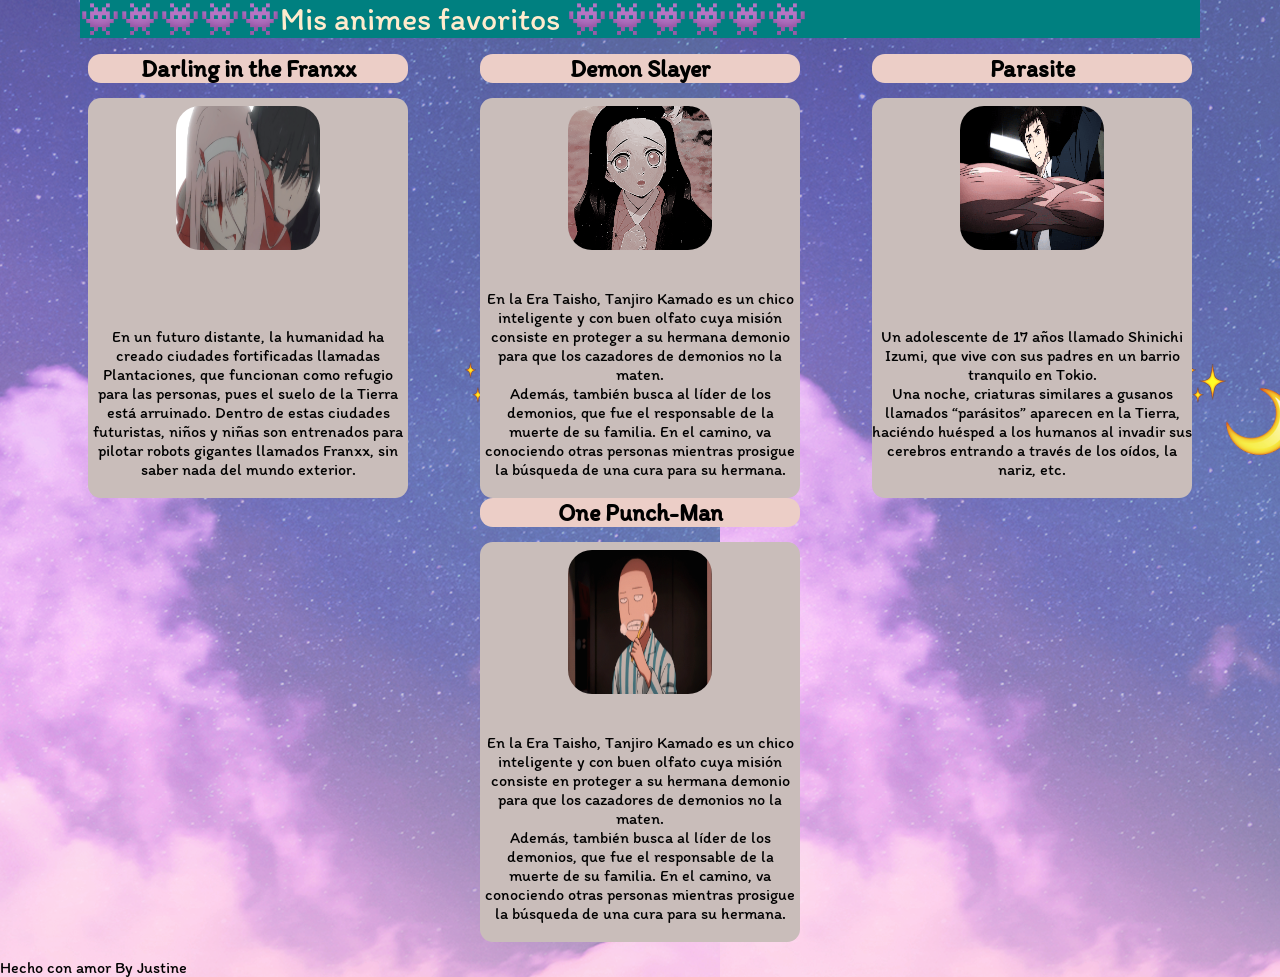
==== index.html @ e577c71f "desafio completo" ====
<!DOCTYPE html>
<html lang="en">
  <head>
    <meta charset="UTF-8" />
    <meta http-equiv="X-UA-Compatible" content="IE=edge" />
    <meta name="viewport" content="width=device-width, initial-scale=1.0" />
    <title>desafio</title>
    <link rel="stylesheet" href="style.css" />
    <link rel="preconnect" href="https://fonts.gstatic.com">
<link href="https://fonts.googleapis.com/css2?family=Itim&display=swap" rel="stylesheet">
  </head>
  <body>
    
    <header>
      <div class="header"> 👾👾👾👾👾Mis animes favoritos 👾👾👾👾👾👾</div>
    </header>
    <main>
      <section class="lista-anime">
        <div class="contenedor">
            <div class="titulo" id="anime-1">
              <h2>Darling in the Franxx</h2> </div>
            <div class="anime" id="darling">
              <p><img class="franx" src="img/franx.gif" alt="Franxx"></p>  
              En un futuro distante, la humanidad ha creado ciudades
              fortificadas llamadas Plantaciones, que funcionan como refugio
              para las personas, pues el suelo de la Tierra está arruinado.
              Dentro de estas ciudades futuristas, niños y niñas son entrenados
              para pilotar robots gigantes llamados Franxx, sin saber nada del
              mundo exterior.
            
            </div>
          </div>
        </div>


        <div class="contenedor">
          <div class="titulo" id="anime-2">
            <h2>Demon Slayer</h2>
          </div>
          <div class="anime" id="demon">
            <img src="img/demon.gif" alt="demon">
          
            En la Era Taisho, Tanjiro Kamado es un chico inteligente y con buen olfato cuya misión consiste en proteger a su hermana demonio para que los cazadores de demonios no la maten. 
            <br>
            Además, también busca al líder de los demonios, que fue el responsable de la muerte de su familia. En el camino, va conociendo otras personas mientras prosigue la búsqueda de una cura para su hermana.
          </div>
        </div>
      </div>


      <div class="contenedor">
        <div class="titulo" id="anime-3">
          <h2> Parasite</h2>
        </div>
        <div class="anime" id="parasite">
          <img src="img/parasite.gif" alt="parasite">
          Un adolescente de 17 años llamado Shinichi Izumi, que vive con sus padres en un barrio tranquilo en Tokio. 
          <br> Una noche, criaturas similares a gusanos llamados “parásitos” aparecen en la Tierra, haciéndo huésped a los humanos al invadir sus cerebros entrando a través de los oídos, la nariz, etc.
        </div>
      </div>
    </div>

    <div class="contenedor">
      <div class="titulo" id="anime-4">
        <h2>One Punch-Man</h2>
      </div>
      <div class="anime" id="punch">
        <img src="img/saitama.gif" alt="pelon">
      
        En la Era Taisho, Tanjiro Kamado es un chico inteligente y con buen olfato cuya misión consiste en proteger a su hermana demonio para que los cazadores de demonios no la maten. 
        <br>
        Además, también busca al líder de los demonios, que fue el responsable de la muerte de su familia. En el camino, va conociendo otras personas mientras prosigue la búsqueda de una cura para su hermana.
      </div>
    </div>
  </div>
      </section>
    </main>
  </body>
  <footer>
    Hecho con amor
    By Justine
        

  </footer>
</html>
---- style.css ----
* {
  box-sizing: border-box;
  margin: 0;
  padding: 0;
}

html {
  background-image: url(img/fondo.png);
  font-family: "Itim", cursive;
  font-size: 100%;
}

.main {
  width: 100%;
  height: 500px;
  border: 10px solid grey;
  padding: 2em 2em;
}

.header {
  display: flex;
  color: blanchedalmond;
  background-color: teal;
  margin: 0 5rem;
  font-size: 2em;
}

.lista-anime {
  display: flex;
  flex-direction: row;
  justify-content: space-evenly;
  padding: 1rem;
  flex-wrap: wrap;
}

.contenedor {
  text-align: center;
  flex-direction: column;
  align-items: center;
}

.titulo {
  font-size: 1rem;
  width: 20rem;
  border-radius: 0.8rem;
  position: center;
  top: 0rem;
  margin-bottom: 15px;
}

.titulo > h2 {
  display: flex;
  justify-content: center;
  align-content: center;
}

.anime {
  height: 25rem;
  width: 20rem;
  font-size: 1em;
  border-radius: 0.8rem;
  display: flex;
  flex-direction: column;
  align-items: center;
  justify-content: space-between;
  padding-bottom: 1.2rem;
}

img {
  width: 10em;
  height: 10rem;
  border-radius: 2em;
  padding: 0.5em;
}

#anime-1 {
  background-color: #eccec7;
  color: black;
  justify-content: center;
  font-size: 1rem;
  padding: 1rem 2;
}

#anime-2 {
  background-color: #eccec7;
  color: black;
  justify-content: center;
  font-size: 1rem;
  padding: 1rem 2;
}

#anime-3 {
  background-color: #eccec7;
  color: black;
  justify-content: center;
  font-size: 1rem;
  padding: 1rem 2;
}

#anime-4 {
  background-color: #eccec7;
  color: black;
  justify-content: center;
  font-size: 1rem;
  padding: 1rem 2;
}

/*colores de fondo*/
#demon {
  background-color: #c9bdba;
}

#parasite {
  background-color: #c9bdba;
}

#darling {
  background-color: #c9bdba;
}

#punch {
  background-color: #c9bdba;
}
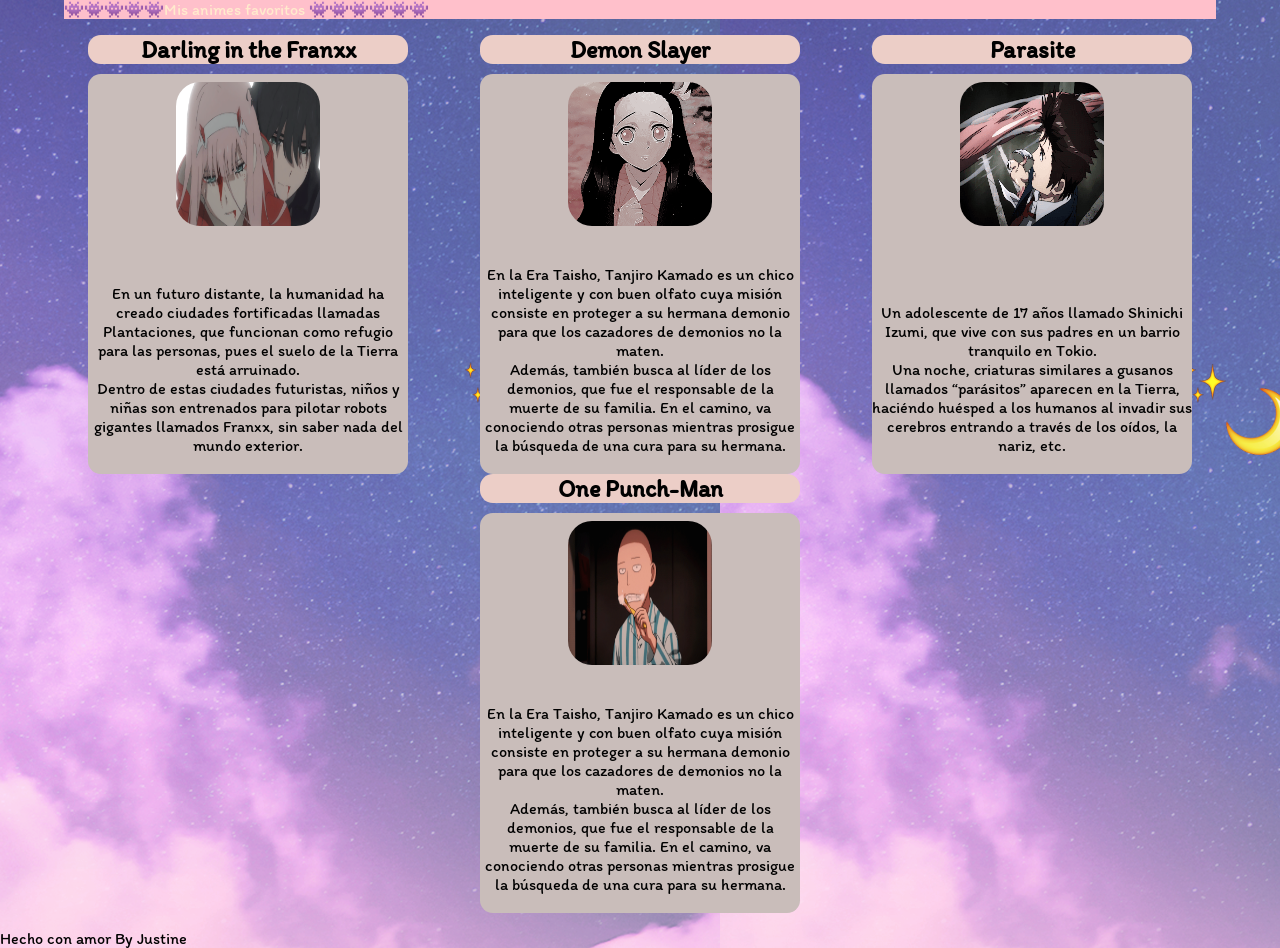
==== commit 20108d36: "details" ====
--- a/index.html
+++ b/index.html
@@ -24,6 +24,7 @@
               En un futuro distante, la humanidad ha creado ciudades
               fortificadas llamadas Plantaciones, que funcionan como refugio
               para las personas, pues el suelo de la Tierra está arruinado.
+              <br>
               Dentro de estas ciudades futuristas, niños y niñas son entrenados
               para pilotar robots gigantes llamados Franxx, sin saber nada del
               mundo exterior.
--- a/style.css
+++ b/style.css
@@ -20,9 +20,9 @@
 .header {
   display: flex;
   color: blanchedalmond;
-  background-color: teal;
-  margin: 0 5rem;
-  font-size: 2em;
+  background-color: pink;
+  margin: 0 4rem;
+  font-size: 1em;
 }
 
 .lista-anime {
@@ -45,7 +45,7 @@
   border-radius: 0.8rem;
   position: center;
   top: 0rem;
-  margin-bottom: 15px;
+  margin-bottom: 10px;
 }
 
 .titulo > h2 {
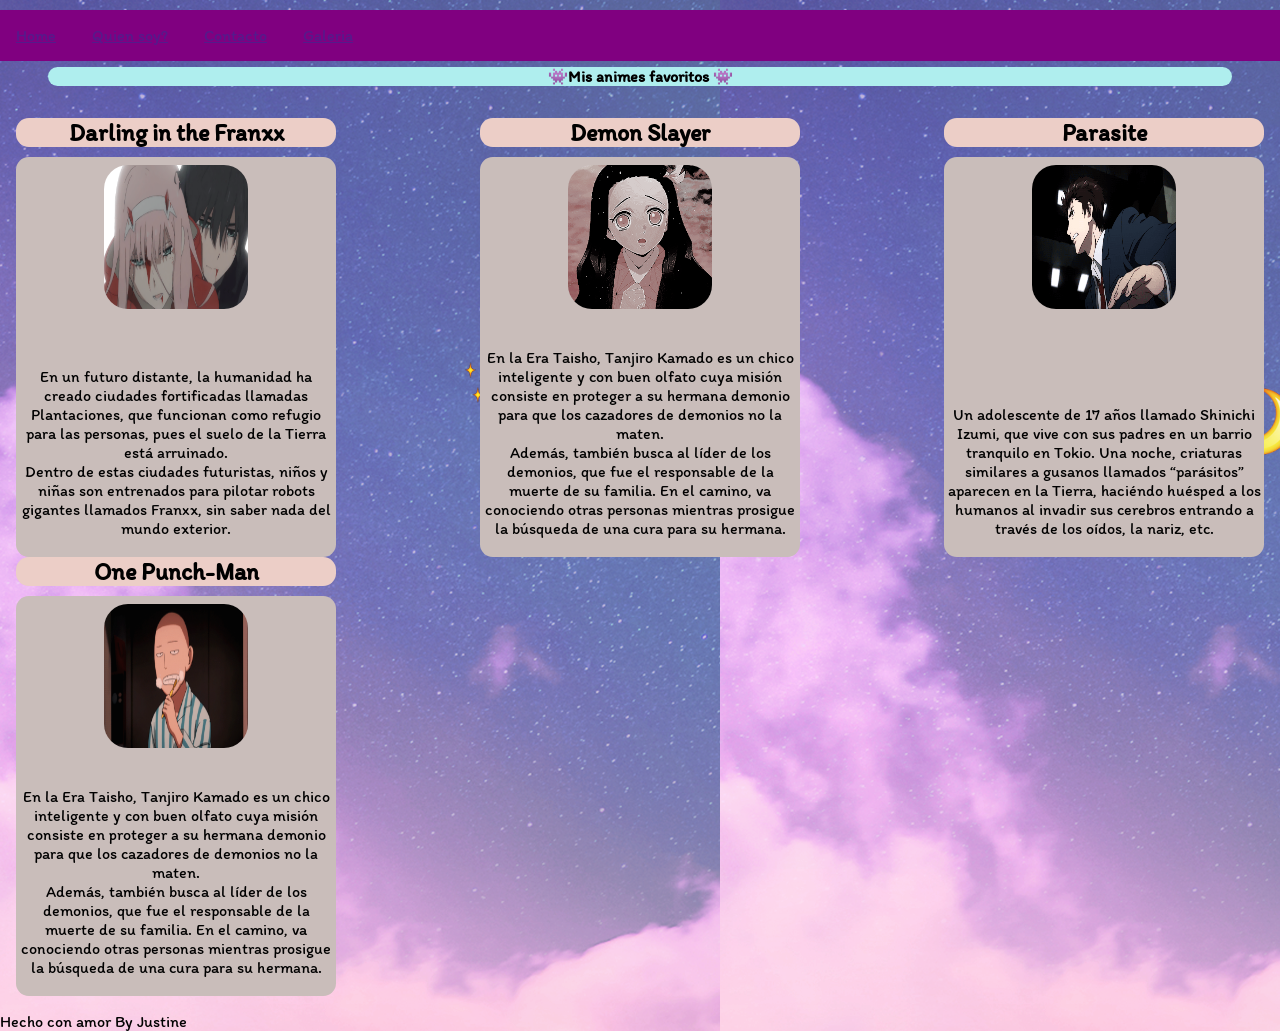
==== commit df0069dc: "add nav" ====
--- a/index.html
+++ b/index.html
@@ -12,7 +12,18 @@
   <body>
     
     <header>
-      <div class="header"> 👾👾👾👾👾Mis animes favoritos 👾👾👾👾👾👾</div>
+      <nav>
+        <ul class="main-nav">
+          <li class="main-nav__item"><a href="">Home</a></li>
+          <i class="bx bxs-heart bx-border"></i>
+          <li class="main-nav__item"><a href=""> Quien soy?</a></li>
+          <i class="bx bxs-heart bx-border-circle"></i>
+          <li class="main-nav__item"><a href=""> Contacto</a></li>
+          <i class="bx bxs-like bx-spin"></i>
+          <li class="main-nav__item"><a href="">Galeria</a></li>
+        </ul>
+      </nav>
+      <div class="header"> 👾Mis animes favoritos 👾  </div>
     </header>
     <main>
       <section class="lista-anime">
@@ -56,7 +67,7 @@
         <div class="anime" id="parasite">
           <img src="img/parasite.gif" alt="parasite">
           Un adolescente de 17 años llamado Shinichi Izumi, que vive con sus padres en un barrio tranquilo en Tokio. 
-          <br> Una noche, criaturas similares a gusanos llamados “parásitos” aparecen en la Tierra, haciéndo huésped a los humanos al invadir sus cerebros entrando a través de los oídos, la nariz, etc.
+           Una noche, criaturas similares a gusanos llamados “parásitos” aparecen en la Tierra, haciéndo huésped a los humanos al invadir sus cerebros entrando a través de los oídos, la nariz, etc.
         </div>
       </div>
     </div>
--- a/style.css
+++ b/style.css
@@ -18,25 +18,42 @@
 }
 
 .header {
-  display: flex;
-  color: blanchedalmond;
-  background-color: pink;
-  margin: 0 4rem;
+  color: black;
+  font-weight: bold;
+  background-color: paleturquoise;
+  margin: 1rem 3rem;
   font-size: 1em;
+  text-align: center;
+  border-radius: 1em;
+}
+
+.main-nav {
+  background-color: purple;
+  position: relative;
+  top: 10px;
+  display: block;
+}
+
+.main-nav__item {
+  display: inline-block;
+  padding: 1em;
+}
+
+.main-nav a:hover {
+  color: pink;
 }
 
 .lista-anime {
   display: flex;
   flex-direction: row;
-  justify-content: space-evenly;
+  justify-content: space-between;
   padding: 1rem;
   flex-wrap: wrap;
 }
 
 .contenedor {
   text-align: center;
-  flex-direction: column;
-  align-items: center;
+  align-items: justify;
 }
 
 .titulo {
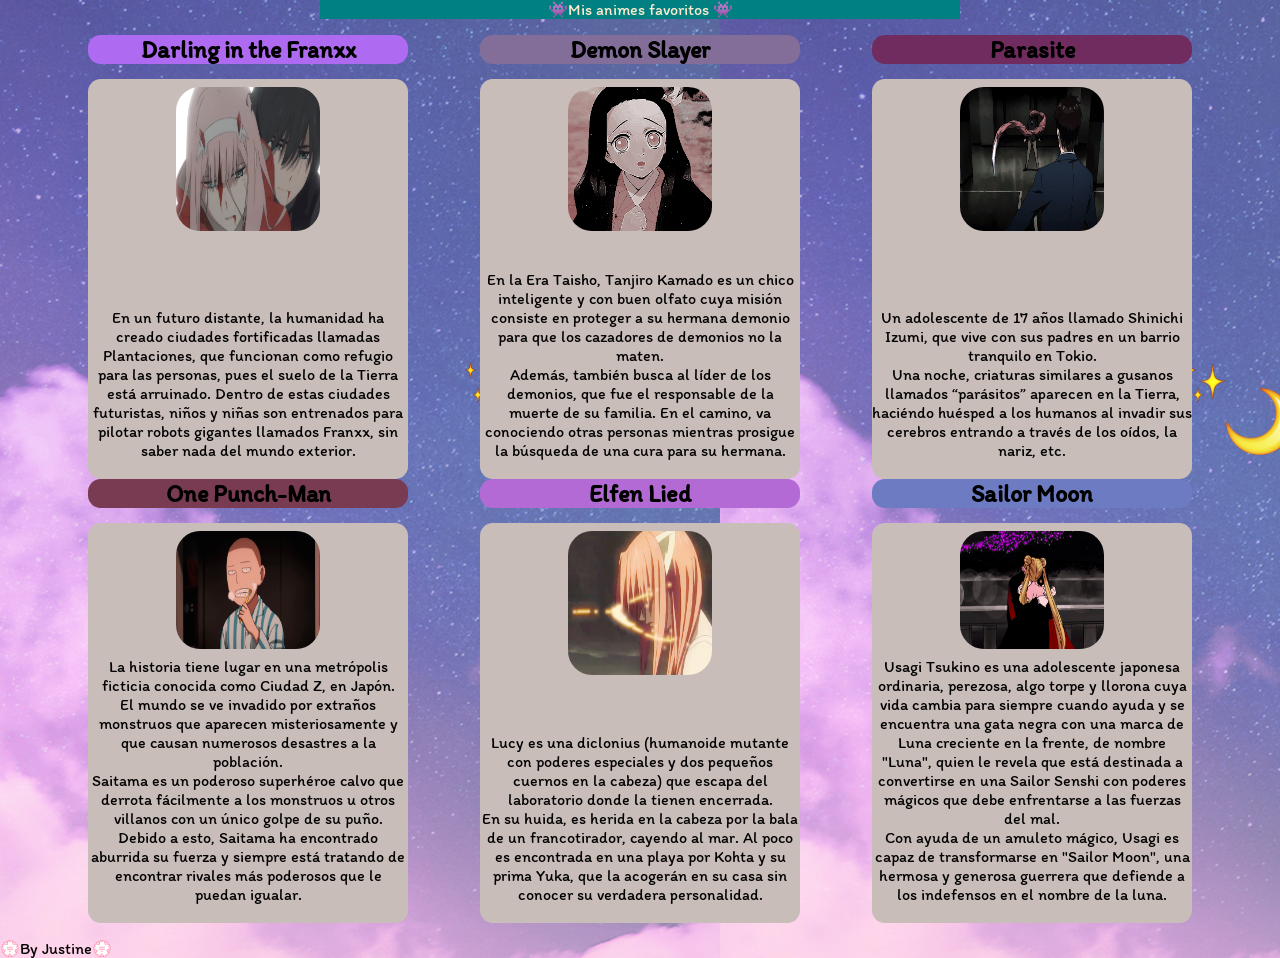
==== commit f64f5c96: "final" ====
--- a/index.html
+++ b/index.html
@@ -12,18 +12,7 @@
   <body>
     
     <header>
-      <nav>
-        <ul class="main-nav">
-          <li class="main-nav__item"><a href="">Home</a></li>
-          <i class="bx bxs-heart bx-border"></i>
-          <li class="main-nav__item"><a href=""> Quien soy?</a></li>
-          <i class="bx bxs-heart bx-border-circle"></i>
-          <li class="main-nav__item"><a href=""> Contacto</a></li>
-          <i class="bx bxs-like bx-spin"></i>
-          <li class="main-nav__item"><a href="">Galeria</a></li>
-        </ul>
-      </nav>
-      <div class="header"> 👾Mis animes favoritos 👾  </div>
+      <div class="header"> 👾Mis animes favoritos 👾</div>
     </header>
     <main>
       <section class="lista-anime">
@@ -31,11 +20,10 @@
             <div class="titulo" id="anime-1">
               <h2>Darling in the Franxx</h2> </div>
             <div class="anime" id="darling">
-              <p><img class="franx" src="img/franx.gif" alt="Franxx"></p>  
+              <img class="franx" src="img/franx.gif" alt="Franxx">
               En un futuro distante, la humanidad ha creado ciudades
               fortificadas llamadas Plantaciones, que funcionan como refugio
               para las personas, pues el suelo de la Tierra está arruinado.
-              <br>
               Dentro de estas ciudades futuristas, niños y niñas son entrenados
               para pilotar robots gigantes llamados Franxx, sin saber nada del
               mundo exterior.
@@ -51,7 +39,6 @@
           </div>
           <div class="anime" id="demon">
             <img src="img/demon.gif" alt="demon">
-          
             En la Era Taisho, Tanjiro Kamado es un chico inteligente y con buen olfato cuya misión consiste en proteger a su hermana demonio para que los cazadores de demonios no la maten. 
             <br>
             Además, también busca al líder de los demonios, que fue el responsable de la muerte de su familia. En el camino, va conociendo otras personas mientras prosigue la búsqueda de una cura para su hermana.
@@ -67,7 +54,7 @@
         <div class="anime" id="parasite">
           <img src="img/parasite.gif" alt="parasite">
           Un adolescente de 17 años llamado Shinichi Izumi, que vive con sus padres en un barrio tranquilo en Tokio. 
-           Una noche, criaturas similares a gusanos llamados “parásitos” aparecen en la Tierra, haciéndo huésped a los humanos al invadir sus cerebros entrando a través de los oídos, la nariz, etc.
+          <br> Una noche, criaturas similares a gusanos llamados “parásitos” aparecen en la Tierra, haciéndo huésped a los humanos al invadir sus cerebros entrando a través de los oídos, la nariz, etc.
         </div>
       </div>
     </div>
@@ -78,19 +65,51 @@
       </div>
       <div class="anime" id="punch">
         <img src="img/saitama.gif" alt="pelon">
-      
-        En la Era Taisho, Tanjiro Kamado es un chico inteligente y con buen olfato cuya misión consiste en proteger a su hermana demonio para que los cazadores de demonios no la maten. 
-        <br>
-        Además, también busca al líder de los demonios, que fue el responsable de la muerte de su familia. En el camino, va conociendo otras personas mientras prosigue la búsqueda de una cura para su hermana.
+        La historia tiene lugar en una metrópolis ficticia conocida como Ciudad Z, en Japón. 
+        <br>El mundo se ve invadido por extraños monstruos que aparecen misteriosamente y que causan numerosos desastres a la población. 
+        <br>Saitama es un poderoso superhéroe calvo que derrota fácilmente a los monstruos u otros villanos con un único golpe de su puño. Debido a esto, Saitama ha encontrado aburrida su fuerza y siempre está tratando de encontrar rivales más poderosos que le puedan igualar.
       </div>
     </div>
   </div>
+
+
+  <div class="contenedor">
+    <div class="titulo" id="anime-5">
+      <h2>Elfen Lied</h2>
+    </div>
+    <div class="anime" id="elfen">
+      <img src="img/elfen.gif" alt="elf">
+      Lucy es una diclonius (humanoide mutante con poderes especiales y dos pequeños cuernos en la cabeza) que escapa del laboratorio donde la tienen encerrada. 
+      <br>En su huida, es herida en la cabeza por la bala de un francotirador, cayendo al mar. Al poco es encontrada en una playa por Kohta y su prima Yuka, que la acogerán en su casa sin conocer su verdadera personalidad.
+    
+    </div>
+  </div>
+</div>
+
+
+
+<div class="contenedor">
+  <div class="titulo" id="anime-6">
+    <h2>Sailor Moon</h2>
+  </div>
+  <div class="anime" id="sailor">
+    <img src="img/sailor.gif" alt="sailor">
+  
+    Usagi Tsukino es una adolescente japonesa ordinaria, perezosa, algo torpe y llorona cuya vida cambia para siempre cuando ayuda y se encuentra una gata negra con una marca de Luna creciente en la frente, de nombre "Luna", quien le revela que está destinada a convertirse en una Sailor Senshi con poderes mágicos que debe enfrentarse a las fuerzas del mal.
+    <br> Con ayuda de un amuleto mágico, Usagi es capaz de transformarse en "Sailor Moon", una hermosa y generosa guerrera que defiende a los indefensos en el nombre de la luna.    
+  
+  
+  </div>
+</div>
+</div>
+
       </section>
     </main>
   </body>
+
+
   <footer>
-    Hecho con amor
-    By Justine
+     💮By Justine💮
         
 
   </footer>
--- a/style.css
+++ b/style.css
@@ -18,51 +18,34 @@
 }
 
 .header {
-  color: black;
-  font-weight: bold;
-  background-color: paleturquoise;
-  margin: 1rem 3rem;
+  text-align: center;
+  color: blanchedalmond;
+  background-color: teal;
+  margin: 0 20rem;
   font-size: 1em;
-  text-align: center;
-  border-radius: 1em;
-}
-
-.main-nav {
-  background-color: purple;
-  position: relative;
-  top: 10px;
-  display: block;
-}
-
-.main-nav__item {
-  display: inline-block;
-  padding: 1em;
-}
-
-.main-nav a:hover {
-  color: pink;
 }
 
 .lista-anime {
   display: flex;
   flex-direction: row;
-  justify-content: space-between;
+  justify-content: space-evenly;
   padding: 1rem;
   flex-wrap: wrap;
 }
 
 .contenedor {
   text-align: center;
-  align-items: justify;
+  flex-direction: column;
+  align-items: center;
 }
 
 .titulo {
   font-size: 1rem;
   width: 20rem;
   border-radius: 0.8rem;
-  position: center;
-  top: 0rem;
-  margin-bottom: 10px;
+  text-align: center;
+  top: 1rem;
+  margin-bottom: 15px;
 }
 
 .titulo > h2 {
@@ -91,7 +74,7 @@
 }
 
 #anime-1 {
-  background-color: #eccec7;
+  background-color: #ae6bf2;
   color: black;
   justify-content: center;
   font-size: 1rem;
@@ -99,7 +82,7 @@
 }
 
 #anime-2 {
-  background-color: #eccec7;
+  background-color: #836d99;
   color: black;
   justify-content: center;
   font-size: 1rem;
@@ -107,7 +90,7 @@
 }
 
 #anime-3 {
-  background-color: #eccec7;
+  background-color: #702c5f;
   color: black;
   justify-content: center;
   font-size: 1rem;
@@ -115,7 +98,22 @@
 }
 
 #anime-4 {
-  background-color: #eccec7;
+  background-color: #783b51;
+  color: black;
+  justify-content: center;
+  font-size: 1rem;
+  padding: 1rem 2;
+}
+#anime-5 {
+  background-color: #b46ad4;
+  color: black;
+  justify-content: center;
+  font-size: 1rem;
+  padding: 1rem 2;
+}
+
+#anime-6 {
+  background-color: #6d7bc2;
   color: black;
   justify-content: center;
   font-size: 1rem;
@@ -138,3 +136,15 @@
 #punch {
   background-color: #c9bdba;
 }
+
+#elf {
+  background-color: #c9bdba;
+}
+
+#elfen {
+  background-color: #c9bdba;
+}
+
+#sailor {
+  background-color: #c9bdba;
+}
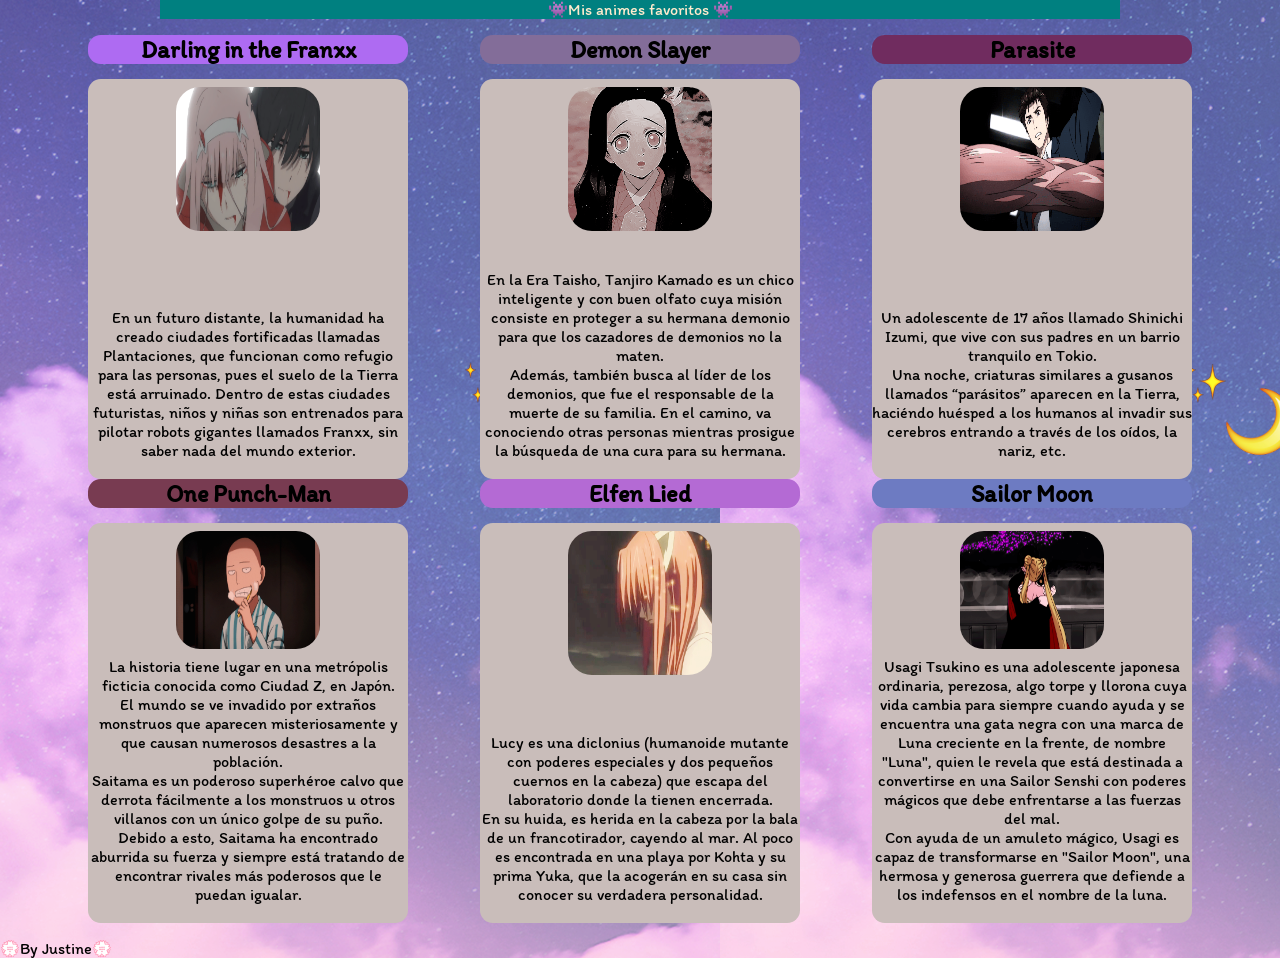
==== commit 06b4733b: "final version" ====
--- a/index.html
+++ b/index.html
@@ -27,7 +27,6 @@
               Dentro de estas ciudades futuristas, niños y niñas son entrenados
               para pilotar robots gigantes llamados Franxx, sin saber nada del
               mundo exterior.
-            
             </div>
           </div>
         </div>
@@ -81,7 +80,6 @@
       <img src="img/elfen.gif" alt="elf">
       Lucy es una diclonius (humanoide mutante con poderes especiales y dos pequeños cuernos en la cabeza) que escapa del laboratorio donde la tienen encerrada. 
       <br>En su huida, es herida en la cabeza por la bala de un francotirador, cayendo al mar. Al poco es encontrada en una playa por Kohta y su prima Yuka, que la acogerán en su casa sin conocer su verdadera personalidad.
-    
     </div>
   </div>
 </div>
@@ -96,7 +94,7 @@
     <img src="img/sailor.gif" alt="sailor">
   
     Usagi Tsukino es una adolescente japonesa ordinaria, perezosa, algo torpe y llorona cuya vida cambia para siempre cuando ayuda y se encuentra una gata negra con una marca de Luna creciente en la frente, de nombre "Luna", quien le revela que está destinada a convertirse en una Sailor Senshi con poderes mágicos que debe enfrentarse a las fuerzas del mal.
-    <br> Con ayuda de un amuleto mágico, Usagi es capaz de transformarse en "Sailor Moon", una hermosa y generosa guerrera que defiende a los indefensos en el nombre de la luna.    
+    <br>Con ayuda de un amuleto mágico, Usagi es capaz de transformarse en "Sailor Moon", una hermosa y generosa guerrera que defiende a los indefensos en el nombre de la luna.    
   
   
   </div>
--- a/style.css
+++ b/style.css
@@ -21,7 +21,7 @@
   text-align: center;
   color: blanchedalmond;
   background-color: teal;
-  margin: 0 20rem;
+  margin: 0 10rem;
   font-size: 1em;
 }
 
